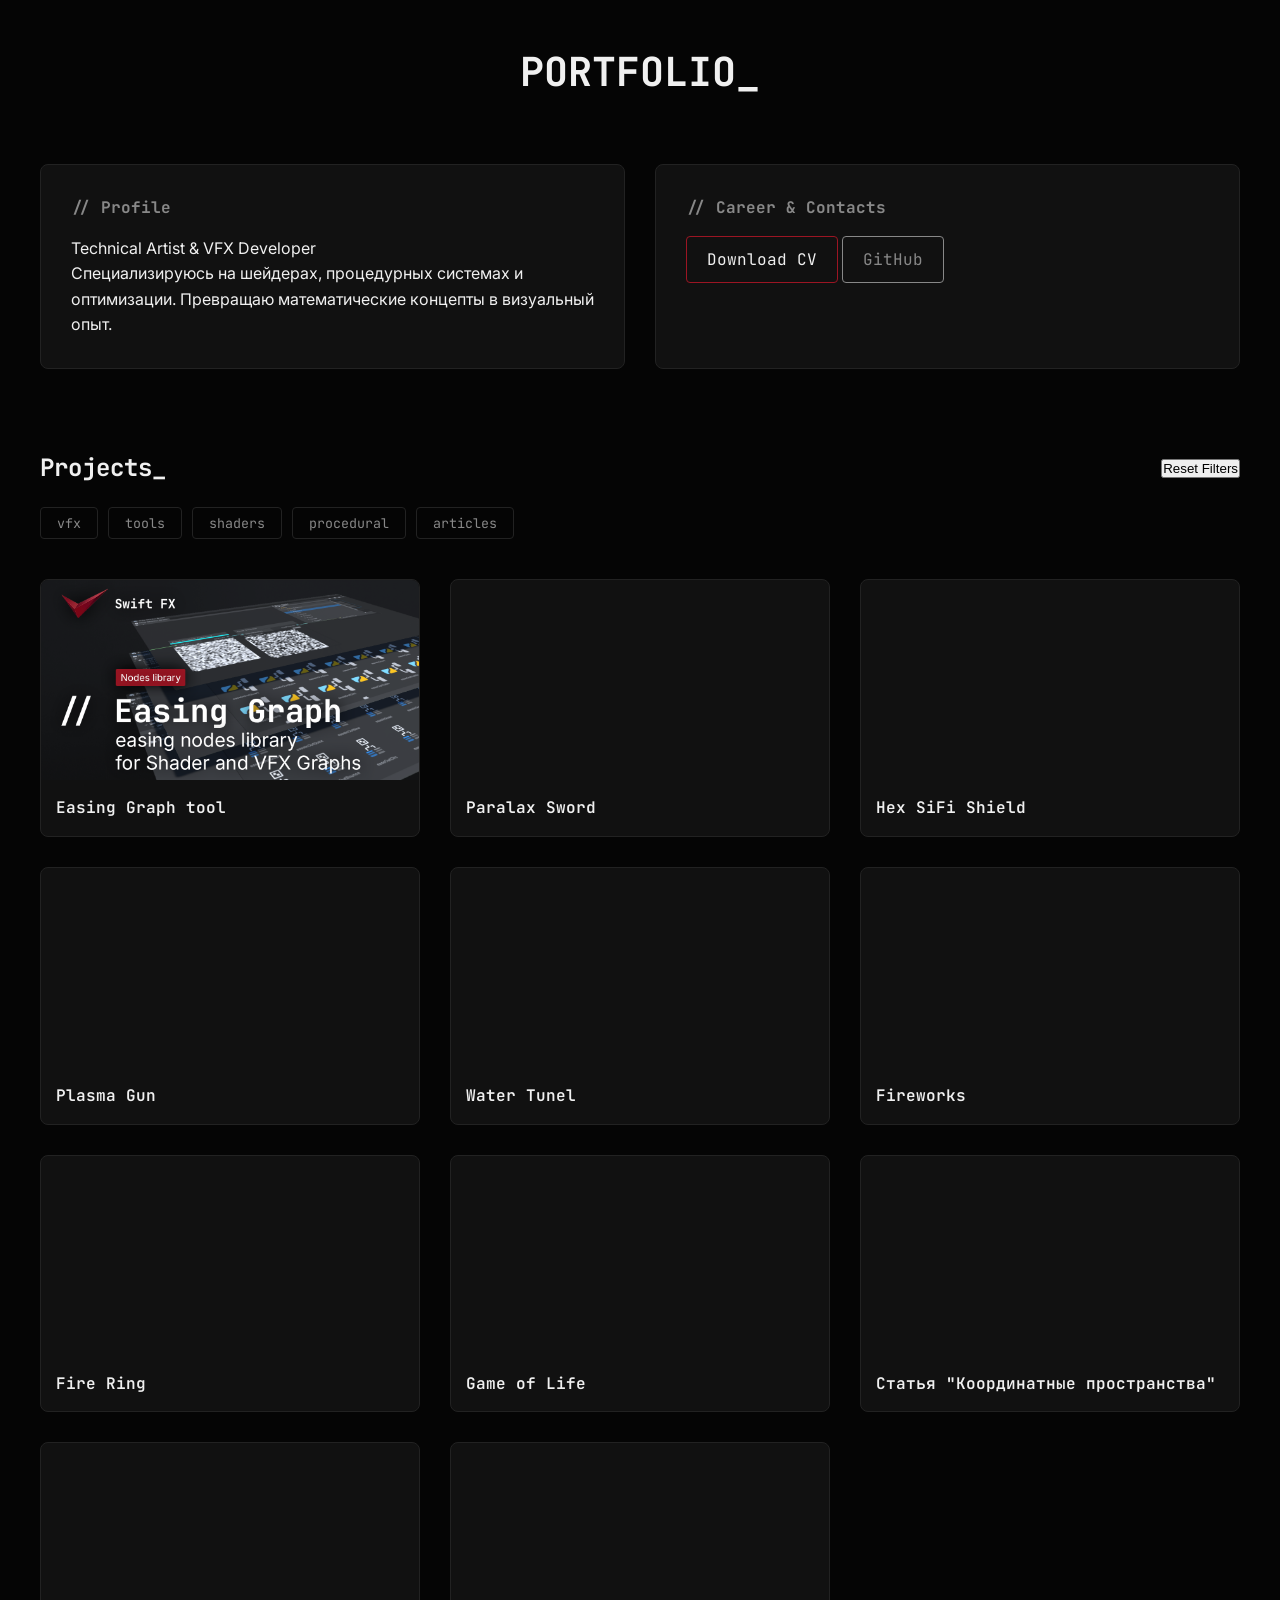
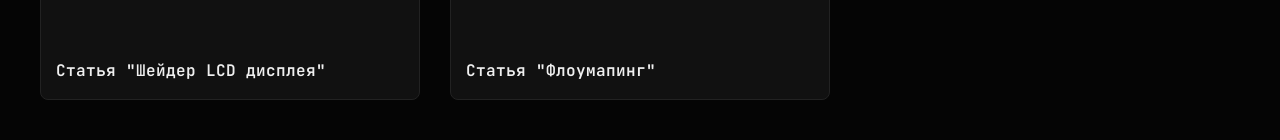
==== index.html @ 9db116c4 "Upd portfolio" ====
<!DOCTYPE html>
<html lang="ru">
<head>
    <meta charset="UTF-8">
    <meta name="viewport" content="width=device-width, initial-scale=1.0">
    <title>Portfolio | Technical Artist</title>
    <link rel="stylesheet" href="styles.css">
    <link href="https://fonts.googleapis.com/css2?family=Inter:wght@400;600&family=JetBrains+Mono:wght@400;700&display=swap" rel="stylesheet">
</head>
<body>
    <div class="container">
        <header class="header">
            <div class="brand-name">PORTFOLIO_</div>
        </header>

        <section class="info-grid">
            <div class="info-block">
                <h2>// Profile</h2>
                <p class="text-primary">Technical Artist & VFX Developer</p>
                <p class="text-secondary">Специализируюсь на шейдерах, процедурных системах и оптимизации. Превращаю математические концепты в визуальный опыт.</p>
            </div>
            <div class="info-block">
                <h2>// Career & Contacts</h2>
                <div class="product-links">
                    <a href="en_Savely_Elistratov_CV_Technical_Artist.docx.pdf" target="_blank" class="btn">Download CV</a>
                    <a href="https://github.com/shakoretka" target="_blank" class="btn documentation">GitHub</a>
                </div>
            </div>
        </section>

        <section class="tags-wrapper">
            <div class="tags-header">
                <h2 class="section-title">Projects_</h2>
                <button id="clear-btn" class="clear-btn">Reset Filters</button>
            </div>
            <div class="tags" id="tags-container">
                <button class="tag" data-value="vfx">vfx</button>
                <button class="tag" data-value="tools">tools</button>
                <button class="tag" data-value="shaders">shaders</button>
                <button class="tag" data-value="procedural">procedural</button>
                <button class="tag" data-value="articles">articles</button>
            </div>
        </section>

        <main id="grid" class="grid"></main>
    </div>

    <div class="modal-bg" id="modal-bg">
        <div class="modal">
            <button class="close-btn" onclick="closeModal()">✕</button>
            <div class="carousel">
                <div id="modal-media" class="modal-media-box">
                    <img id="modal-image" class="modal-media-el" style="display:none;">
                    <video id="modal-video" class="modal-media-el" muted loop playsinline style="display:none;"></video>
                </div>
                <button class="arrow left" onclick="prevImage()">❮</button>
                <button class="arrow right" onclick="nextImage()">❯</button>
            </div>
            <div class="modal-info">
                <h3 id="modal-title" class="product-title"></h3>
                <div id="modal-desc" class="product-desc"></div>
            </div>
        </div>
    </div>

    <script src="script.js"></script>
</body>
</html>
---- styles.css ----
:root {
    --bg-color: #050505;
    --surface-color: #111111;
    --text-primary: #f0f0f0;
    --text-secondary: #888888;
    --accent-color: #9c1523;
    --accent-hover: #c41b2d;
    --border-color: #222222;
    --font-main: 'Inter', sans-serif;
    --font-mono: 'JetBrains Mono', monospace;
}

* { margin: 0; padding: 0; box-sizing: border-box; }

body {
    background-color: var(--bg-color);
    color: var(--text-primary);
    font-family: var(--font-main);
    line-height: 1.6;
    padding: 0 20px;
}

.container { max-width: 1200px; margin: 0 auto; padding: 40px 0; }

/* HEADER & INFO BLOCK */
.header { text-align: center; margin-bottom: 60px; }
.brand-name { font-family: var(--font-mono); font-size: 2.5rem; font-weight: 700; }

.info-grid { display: grid; grid-template-columns: 1fr 1fr; gap: 30px; margin-bottom: 80px; }
.info-block { background: var(--surface-color); padding: 30px; border: 1px solid var(--border-color); border-radius: 8px; }
.info-block h2 { font-family: var(--font-mono); font-size: 1rem; color: var(--text-secondary); margin-bottom: 15px; }

/* TAGS */
.tags-wrapper { margin-bottom: 40px; }
.tags-header { display: flex; justify-content: space-between; align-items: center; margin-bottom: 20px; }
.section-title { font-family: var(--font-mono); font-size: 1.5rem; }
.tags { display: flex; gap: 10px; flex-wrap: wrap; }
.tag { 
    background: transparent; border: 1px solid var(--border-color); 
    color: var(--text-secondary); padding: 6px 16px; font-family: var(--font-mono);
    cursor: pointer; transition: 0.2s; border-radius: 4px;
}
.tag.active, .tag:hover { border-color: var(--accent-color); color: var(--text-primary); }

/* GRID */
.grid { display: grid; grid-template-columns: repeat(auto-fill, minmax(300px, 1fr)); gap: 30px; }
.item { 
    background: var(--surface-color); border: 1px solid var(--border-color); 
    border-radius: 8px; overflow: hidden; cursor: pointer; transition: 0.3s;
}
.item:hover { border-color: var(--accent-color); transform: translateY(-5px); }
.item video, .item img { width: 100%; height: 200px; object-fit: cover; display: block; }
.item-title { padding: 15px; font-family: var(--font-mono); font-weight: 600; }

/* MODAL */
.modal-bg { 
    position: fixed; inset: 0; background: rgba(0,0,0,0.9); 
    display: none; justify-content: center; align-items: center; z-index: 1000; padding: 20px;
}
.modal { 
    background: var(--surface-color); max-width: 900px; width: 100%; 
    border-radius: 12px; overflow: hidden; position: relative; border: 1px solid var(--border-color);
}
.modal-info { padding: 30px; }
.product-title { font-size: 1.8rem; margin-bottom: 15px; }
.product-desc { color: var(--text-secondary); white-space: pre-wrap; font-size: 0.95rem; }

/* BUTTONS (из Swift FX) */
.btn { 
    display: inline-block; padding: 10px 20px; border: 1px solid var(--accent-color); 
    color: var(--text-primary); font-family: var(--font-mono); text-decoration: none; border-radius: 4px;
}
.btn:hover { background: var(--accent-color); }
.btn.documentation { border-color: var(--text-secondary); color: var(--text-secondary); }

/* CAROUSEL */
.carousel { position: relative; background: #000; min-height: 300px; }
.modal-media-el { width: 100%; max-height: 500px; object-fit: contain; }
.arrow { 
    position: absolute; top: 50%; transform: translateY(-50%); background: none; 
    border: none; color: white; font-size: 2rem; cursor: pointer; padding: 20px; opacity: 0.5;
}
.arrow:hover { opacity: 1; color: var(--accent-color); }
.arrow.right { right: 0; }
.close-btn { position: absolute; top: 15px; right: 20px; background: none; border: none; color: white; font-size: 1.5rem; cursor: pointer; z-index: 10; }

@media (max-width: 768px) {
    .info-grid { grid-template-columns: 1fr; }
}
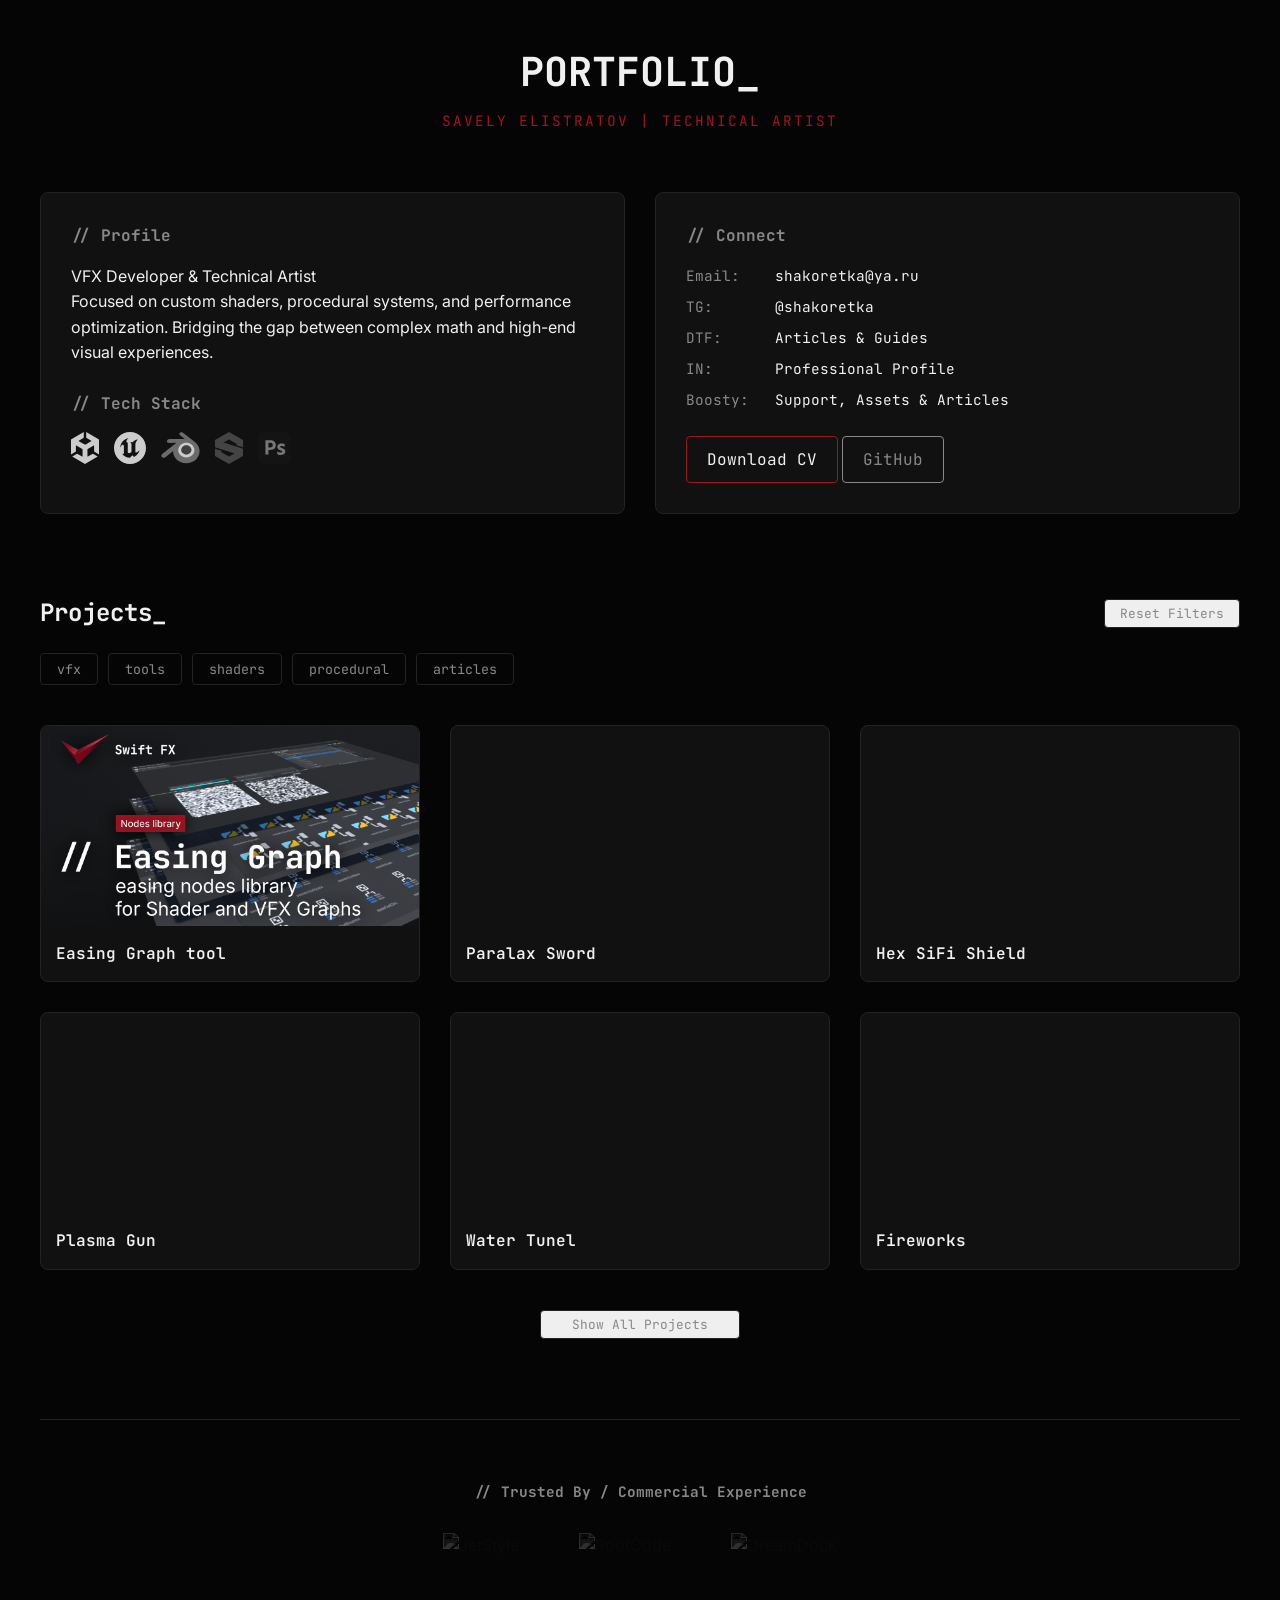
==== commit ed562fff: "Upd Res" ====
--- a/index.html
+++ b/index.html
@@ -1,9 +1,9 @@
 <!DOCTYPE html>
-<html lang="ru">
+<html lang="en">
 <head>
     <meta charset="UTF-8">
     <meta name="viewport" content="width=device-width, initial-scale=1.0">
-    <title>Portfolio | Technical Artist</title>
+    <title>Savely Elistratov | Portfolio</title>
     <link rel="stylesheet" href="styles.css">
     <link href="https://fonts.googleapis.com/css2?family=Inter:wght@400;600&family=JetBrains+Mono:wght@400;700&display=swap" rel="stylesheet">
 </head>
@@ -11,19 +11,37 @@
     <div class="container">
         <header class="header">
             <div class="brand-name">PORTFOLIO_</div>
+            <p class="brand-subtitle">Savely Elistratov | Technical Artist</p>
         </header>
 
         <section class="info-grid">
             <div class="info-block">
                 <h2>// Profile</h2>
-                <p class="text-primary">Technical Artist & VFX Developer</p>
-                <p class="text-secondary">Специализируюсь на шейдерах, процедурных системах и оптимизации. Превращаю математические концепты в визуальный опыт.</p>
+                <p class="text-primary">VFX Developer & Technical Artist</p>
+                <p class="text-secondary">Focused on custom shaders, procedural systems, and performance optimization. Bridging the gap between complex math and high-end visual experiences.</p>
+                
+                <h2 style="margin-top: 25px;">// Tech Stack</h2>
+                <div class="stack-grid">
+                    <img src="icons/Unity.svg" alt="Unity" title="Unity" class="stack-icon">
+                    <img src="icons/Unreal.svg" alt="UE5" title="Unreal Engine 5" class="stack-icon">
+                    <img src="icons/Blender.svg" alt="Blender" title="Blender" class="stack-icon">
+                    <img src="icons/Substance.svg" alt="Substance" title="Substance Designer" class="stack-icon">
+                    <img src="icons/Photoshop.svg" alt="Photoshop" title="Photoshop" class="stack-icon">
+                </div>
             </div>
+
             <div class="info-block">
-                <h2>// Career & Contacts</h2>
-                <div class="product-links">
-                    <a href="en_Savely_Elistratov_CV_Technical_Artist.docx.pdf" target="_blank" class="btn">Download CV</a>
-                    <a href="https://github.com/shakoretka" target="_blank" class="btn documentation">GitHub</a>
+                <h2>// Connect</h2>
+                <div class="contact-links">
+                    <a href="shakoretka@ya.ru" class="contact-item"><span class="label">Email:</span> shakoretka@ya.ru</a>
+                    <a href="https://t.me/shakoretka" target="_blank" class="contact-item"><span class="label">TG:</span> @shakoretka</a>
+                    <a href="https://dtf.ru/shakoretka" target="_blank" class="contact-item"><span class="label">DTF:</span> Articles & Guides</a>
+                    <a href="https://www.linkedin.com/in/shakoretka/" target="_blank" class="contact-item"><span class="label">IN:</span> Professional Profile</a>
+                    <a href="https://boosty.to/shakoretka" target="_blank" class="contact-item"><span class="label">Boosty:</span> Support, Assets & Articles</a>
+                </div>
+                <div class="product-links" style="margin-top: 25px;">
+                    <a href="Savely_Elistratov_CV.pdf" target="_blank" class="btn">Download CV</a>
+                    <a href="https://github.com/76invaders" target="_blank" class="btn documentation">GitHub</a>
                 </div>
             </div>
         </section>
@@ -31,7 +49,7 @@
         <section class="tags-wrapper">
             <div class="tags-header">
                 <h2 class="section-title">Projects_</h2>
-                <button id="clear-btn" class="clear-btn">Reset Filters</button>
+                <button id="clear-btn" class="btn reset-btn">Reset Filters</button>
             </div>
             <div class="tags" id="tags-container">
                 <button class="tag" data-value="vfx">vfx</button>
@@ -43,6 +61,22 @@
         </section>
 
         <main id="grid" class="grid"></main>
+
+        <main id="grid-wrapper">
+            <div id="grid" class="grid"></div>
+            <div class="show-more-container">
+                <button id="show-all-btn" class="btn reset-btn">Show All Projects</button>
+            </div>
+        </main>
+
+        <section class="experience-section">
+            <h2 class="section-title" style="font-size: 0.9rem; color: var(--text-secondary); margin-bottom: 30px;">// Trusted By / Commercial Experience</h2>
+            <div class="company-logos">
+                <img src="logos/JetStyle.svg" alt="JetStyle" class="company-logo">
+                <img src="logos/RootCode.svg" alt="RootCode" class="company-logo">
+                <img src="logos/DreamDock.svg" alt="DreamDock" class="company-logo">
+            </div>
+        </section>
     </div>
 
     <div class="modal-bg" id="modal-bg">
--- a/styles.css
+++ b/styles.css
@@ -84,6 +84,136 @@
 .arrow.right { right: 0; }
 .close-btn { position: absolute; top: 15px; right: 20px; background: none; border: none; color: white; font-size: 1.5rem; cursor: pointer; z-index: 10; }
 
+.brand-subtitle {
+    font-family: var(--font-mono);
+    color: var(--accent-color);
+    font-size: 0.9rem;
+    margin-top: 5px;
+    letter-spacing: 2px;
+    text-transform: uppercase;
+}
+
+/* Стилизация контактов */
+.contact-links {
+    display: flex;
+    flex-direction: column;
+    gap: 8px;
+}
+
+.contact-item {
+    font-family: var(--font-mono);
+    font-size: 0.9rem;
+    text-decoration: none;
+    color: var(--text-primary);
+    transition: color 0.2s ease;
+}
+
+.contact-item .label {
+    color: var(--text-secondary);
+    width: 80px;
+    display: inline-block;
+}
+
+.contact-item:hover {
+    color: var(--accent-color);
+}
+
+/* Стек технологий */
+.stack-grid {
+    display: flex;
+    gap: 15px;
+    flex-wrap: wrap;
+    margin-top: 15px;
+}
+
+.stack-icon {
+    height: 32px;
+    width: auto;
+    filter: grayscale(1) brightness(0.8);
+    transition: all 0.3s ease;
+}
+
+.stack-icon:hover {
+    filter: grayscale(0) brightness(1);
+    transform: translateY(-3px);
+}
+
+/* Логотипы компаний */
+.experience-section {
+    margin-top: 100px;
+    padding-top: 40px;
+    border-top: 1px solid var(--border-color);
+}
+
+.company-logos {
+    display: flex;
+    gap: 40px;
+    align-items: center;
+    margin-top: 20px;
+    opacity: 0.5;
+}
+
+.company-logo {
+    height: 30px;
+    filter: grayscale(1) invert(1);
+}
+
+/* Reset Button Style */
+.reset-btn {
+    font-size: 0.8rem;
+    padding: 5px 15px;
+    border-color: var(--border-color);
+    color: var(--text-secondary);
+}
+
+.reset-btn:hover {
+    border-color: var(--accent-color);
+    background: transparent;
+    color: var(--accent-color);
+}
+
+/* Контейнер для кнопки "Show All" */
+.show-more-container {
+    display: flex;
+    justify-content: center;
+    margin-top: 40px;
+    padding-bottom: 20px;
+}
+
+#show-all-btn {
+    width: 200px;
+    text-align: center;
+}
+
+/* Секция коммерческого опыта */
+.experience-section {
+    margin-top: 60px;
+    padding: 60px 0;
+    border-top: 1px solid var(--border-color);
+    text-align: center;
+}
+
+.company-logos {
+    display: flex;
+    gap: 60px;
+    justify-content: center;
+    align-items: center;
+    flex-wrap: wrap;
+    opacity: 0.4;
+    transition: opacity 0.3s ease;
+}
+
+.company-logos:hover {
+    opacity: 0.8;
+}
+
+.company-logo {
+    height: 35px;
+    width: auto;
+    filter: grayscale(1) invert(1); /* Для черных лого на черном фоне */
+}
+
 @media (max-width: 768px) {
-    .info-grid { grid-template-columns: 1fr; }
+    .company-logos { gap: 30px; }
+    .company-logo { height: 25px; }
 }
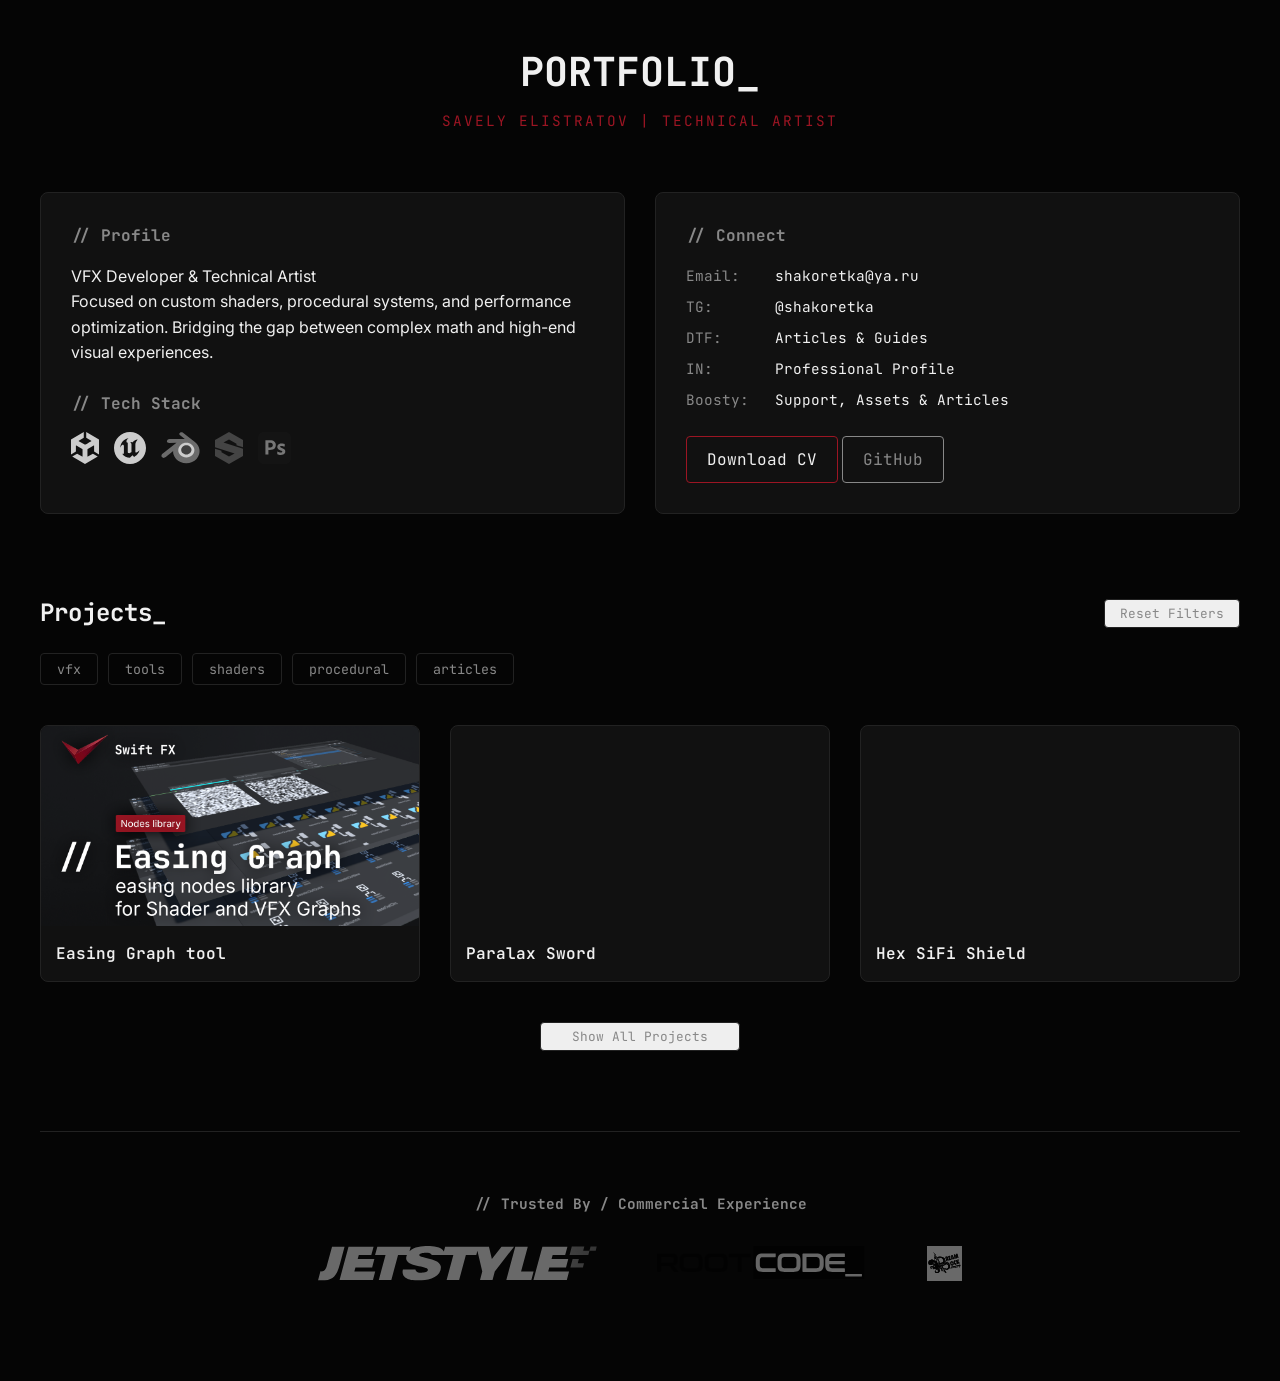
==== commit f2733ead: "Update vis" ====
--- a/index.html
+++ b/index.html
@@ -25,22 +25,22 @@
                     <img src="icons/Unity.svg" alt="Unity" title="Unity" class="stack-icon">
                     <img src="icons/Unreal.svg" alt="UE5" title="Unreal Engine 5" class="stack-icon">
                     <img src="icons/Blender.svg" alt="Blender" title="Blender" class="stack-icon">
-                    <img src="icons/Substance.svg" alt="Substance" title="Substance Designer" class="stack-icon">
-                    <img src="icons/Photoshop.svg" alt="Photoshop" title="Photoshop" class="stack-icon">
+                    <img src="icons/Substance.svg" alt="Substance" title="Substance 3D" class="stack-icon">
+                    <img src="icons/Photoshop.svg" alt="Photoshop" title="Adobe Photoshop" class="stack-icon">
                 </div>
             </div>
 
             <div class="info-block">
                 <h2>// Connect</h2>
                 <div class="contact-links">
-                    <a href="shakoretka@ya.ru" class="contact-item"><span class="label">Email:</span> shakoretka@ya.ru</a>
+                    <a href="mailto:shakoretka@ya.ru" class="contact-item"><span class="label">Email:</span> shakoretka@ya.ru</a>
                     <a href="https://t.me/shakoretka" target="_blank" class="contact-item"><span class="label">TG:</span> @shakoretka</a>
                     <a href="https://dtf.ru/shakoretka" target="_blank" class="contact-item"><span class="label">DTF:</span> Articles & Guides</a>
                     <a href="https://www.linkedin.com/in/shakoretka/" target="_blank" class="contact-item"><span class="label">IN:</span> Professional Profile</a>
                     <a href="https://boosty.to/shakoretka" target="_blank" class="contact-item"><span class="label">Boosty:</span> Support, Assets & Articles</a>
                 </div>
                 <div class="product-links" style="margin-top: 25px;">
-                    <a href="Savely_Elistratov_CV.pdf" target="_blank" class="btn">Download CV</a>
+                    <a href="en_Savely_Elistratov_CV_Technical_Artist.docx.pdf" target="_blank" class="btn">Download CV</a>
                     <a href="https://github.com/76invaders" target="_blank" class="btn documentation">GitHub</a>
                 </div>
             </div>
@@ -72,9 +72,9 @@
         <section class="experience-section">
             <h2 class="section-title" style="font-size: 0.9rem; color: var(--text-secondary); margin-bottom: 30px;">// Trusted By / Commercial Experience</h2>
             <div class="company-logos">
-                <img src="logos/JetStyle.svg" alt="JetStyle" class="company-logo">
-                <img src="logos/RootCode.svg" alt="RootCode" class="company-logo">
-                <img src="logos/DreamDock.svg" alt="DreamDock" class="company-logo">
+                <img src="icons/JetStyle.svg" alt="JetStyle" class="company-logo">
+                <img src="icons/RootCode.svg" alt="RootCode" class="company-logo">
+                <img src="icons/DreamDock.svg" alt="DreamDock" class="company-logo">
             </div>
         </section>
     </div>
--- a/styles.css
+++ b/styles.css
@@ -43,7 +43,7 @@
 .tag.active, .tag:hover { border-color: var(--accent-color); color: var(--text-primary); }
 
 /* GRID */
-.grid { display: grid; grid-template-columns: repeat(auto-fill, minmax(300px, 1fr)); gap: 30px; }
+.grid { display: grid; grid-template-columns: repeat(3, 1fr); gap: 30px; }
 .item { 
     background: var(--surface-color); border: 1px solid var(--border-color); 
     border-radius: 8px; overflow: hidden; cursor: pointer; transition: 0.3s;
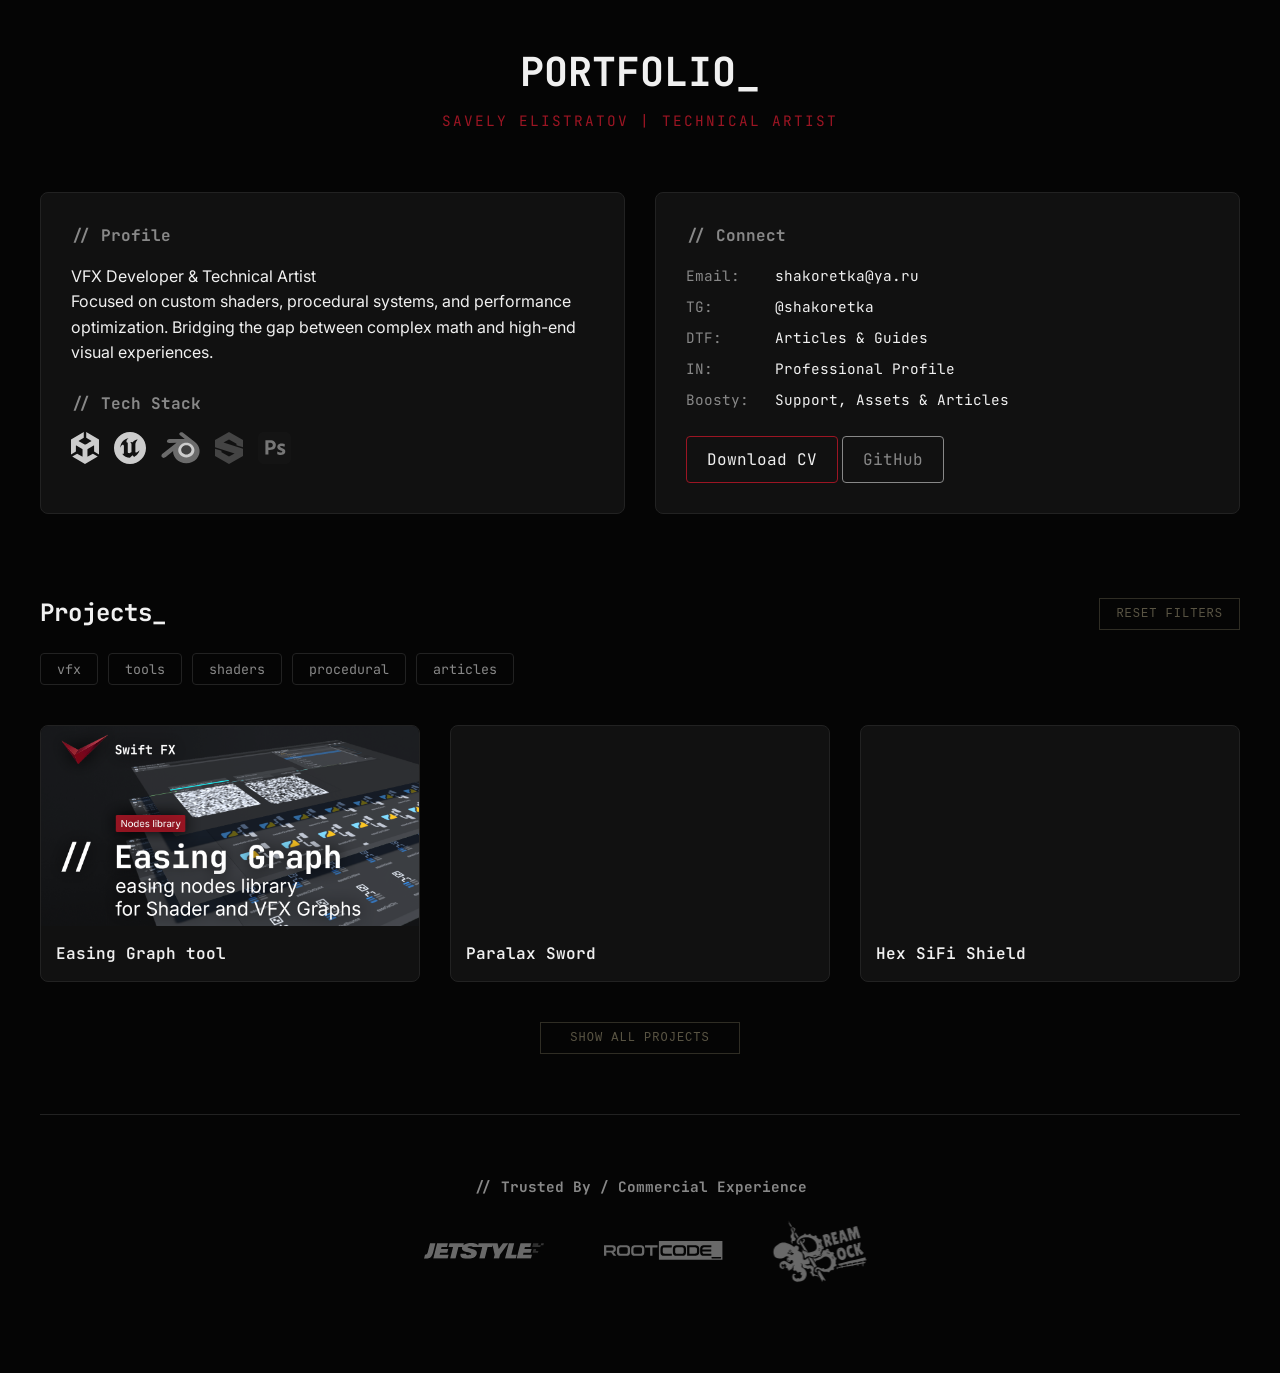
==== commit 8f79fa17: "Vis UPD" ====
--- a/index.html
+++ b/index.html
@@ -74,7 +74,7 @@
             <div class="company-logos">
                 <img src="icons/JetStyle.svg" alt="JetStyle" class="company-logo">
                 <img src="icons/RootCode.svg" alt="RootCode" class="company-logo">
-                <img src="icons/DreamDock.svg" alt="DreamDock" class="company-logo">
+                <img src="icons/DreamDock.svg" alt="DreamDock" class="company-logo logo-tall">
             </div>
         </section>
     </div>
--- a/styles.css
+++ b/styles.css
@@ -70,7 +70,7 @@
     display: inline-block; padding: 10px 20px; border: 1px solid var(--accent-color); 
     color: var(--text-primary); font-family: var(--font-mono); text-decoration: none; border-radius: 4px;
 }
-.btn:hover { background: var(--accent-color); }
+.btn:hover { background: var(--accent-color); transition: all 0.3s ease; }
 .btn.documentation { border-color: var(--text-secondary); color: var(--text-secondary); }
 
 /* CAROUSEL */
@@ -155,29 +155,41 @@
 
 .company-logo {
     height: 30px;
-    filter: grayscale(1) invert(1);
+    filter: grayscale(1);
 }
 
 /* Reset Button Style */
-.reset-btn {
-    font-size: 0.8rem;
-    padding: 5px 15px;
-    border-color: var(--border-color);
-    color: var(--text-secondary);
-}
-
-.reset-btn:hover {
+.reset-btn, 
+.clear-btn, 
+#show-all-btn {
+    background: transparent;
+    /* Делаем текст и рамку приглушенными (серыми) */
+    color: rgba(216, 202, 161, 0.4); 
+    border: 1px solid rgba(216, 202, 161, 0.2);
+    padding: 8px 16px;
+    font-family: "JetBrainsMono", monospace;
+    font-size: 12px;
+    text-transform: uppercase;
+    letter-spacing: 1px;
+    cursor: pointer;
+    transition: all 0.3s ease;
+    border-radius: var(--tag-border-radius);
+}
+
+.reset-btn:hover, 
+.clear-btn:hover, 
+#show-all-btn:hover {
+    color: var(--accent-color); /* Твой фирменный красный */
     border-color: var(--accent-color);
-    background: transparent;
-    color: var(--accent-color);
+    background: rgba(217, 55, 44, 0.05); /* Едва заметный красный оттенок фона */
+    box-shadow: 0 0 15px rgba(217, 55, 44, 0.2); /* Мягкое свечение */
 }
 
 /* Контейнер для кнопки "Show All" */
 .show-more-container {
     display: flex;
     justify-content: center;
-    margin-top: 40px;
-    padding-bottom: 20px;
+    margin: 40px 0;
 }
 
 #show-all-btn {
@@ -207,10 +219,22 @@
     opacity: 0.8;
 }
 
-.company-logo {
-    height: 35px;
+.company-logo,
+.company-logos img,
+.company-logos svg {
+    /* Вместо height: 35px используй диапазон */
+    height: auto;
+    max-height: 45px; /* Увеличь лимит для высоких логотипов */
+    min-height: 25px;
     width: auto;
-    filter: grayscale(1) invert(1); /* Для черных лого на черном фоне */
+    max-width: 120px; /* Ограничь ширину, чтобы длинные не вытесняли других */
+    
+    object-fit: contain; /* Гарантирует, что лого не растянется */
+}
+
+.logo-tall {
+    transform: scale(1.4); /* Увеличиваем визуальный вес только этого элемента */
+    transform-origin: center;
 }
 
 @media (max-width: 768px) {
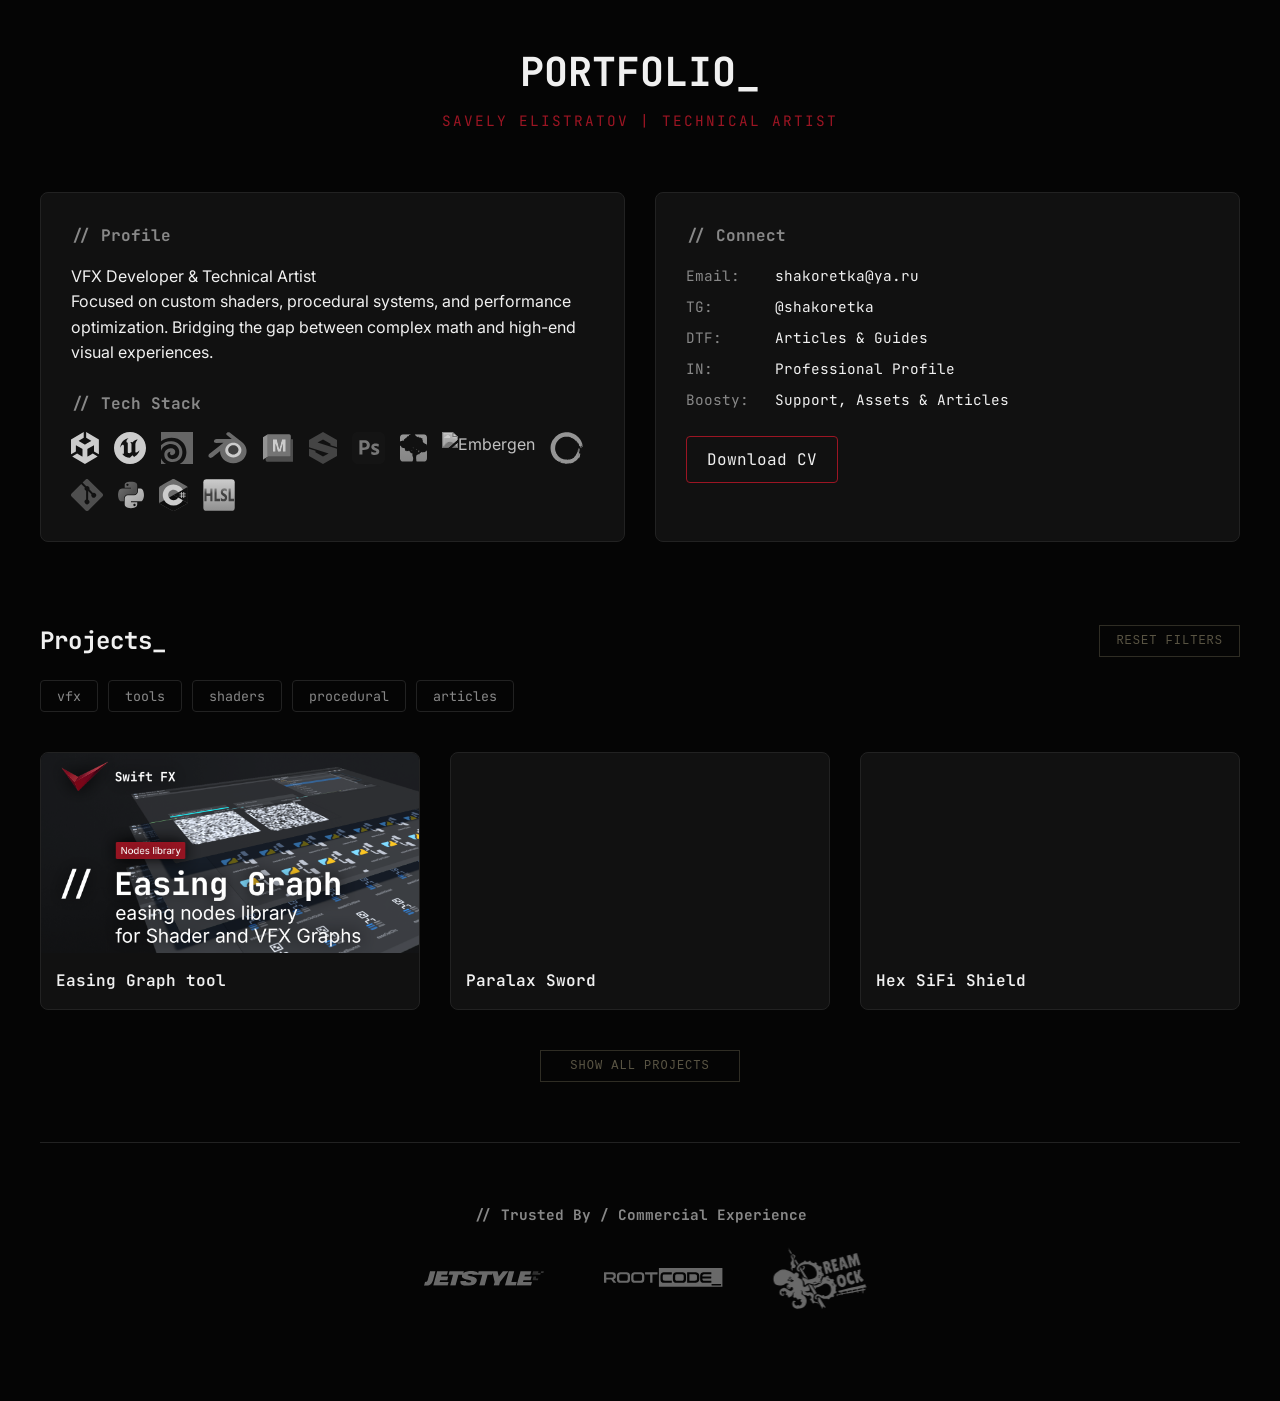
==== commit 89feb448: "Stack UPD" ====
--- a/index.html
+++ b/index.html
@@ -24,9 +24,18 @@
                 <div class="stack-grid">
                     <img src="icons/Unity.svg" alt="Unity" title="Unity" class="stack-icon">
                     <img src="icons/Unreal.svg" alt="UE5" title="Unreal Engine 5" class="stack-icon">
+                    <img src="icons/Houdini.svg" alt="Houdini" title="Houdini" class="stack-icon">
                     <img src="icons/Blender.svg" alt="Blender" title="Blender" class="stack-icon">
+                    <img src="icons/Maya.svg" alt="Maya" title="Maya" class="stack-icon">
                     <img src="icons/Substance.svg" alt="Substance" title="Substance 3D" class="stack-icon">
                     <img src="icons/Photoshop.svg" alt="Photoshop" title="Adobe Photoshop" class="stack-icon">
+                    <img src="icons/Speedtree.svg" alt="Speedtree" title="Speedtree" class="stack-icon">
+                    <img src="icons/Embergen.svg" alt="Embergen" title="Embergen" class="stack-icon">
+                    <img src="icons/Gaea.svg" alt="Gaea" title="Gaea" class="stack-icon">
+                    <img src="icons/Git.svg" alt="Git" title="Git" class="stack-icon">
+                    <img src="icons/Python.svg" alt="Python" title="Python" class="stack-icon">
+                    <img src="icons/CS.svg" alt="C#" title="C#" class="stack-icon">
+                    <img src="icons/HLSL.svg" alt="HLSL" title="HLSL" class="stack-icon">
                 </div>
             </div>
 
@@ -41,7 +50,6 @@
                 </div>
                 <div class="product-links" style="margin-top: 25px;">
                     <a href="en_Savely_Elistratov_CV_Technical_Artist.docx.pdf" target="_blank" class="btn">Download CV</a>
-                    <a href="https://github.com/76invaders" target="_blank" class="btn documentation">GitHub</a>
                 </div>
             </div>
         </section>
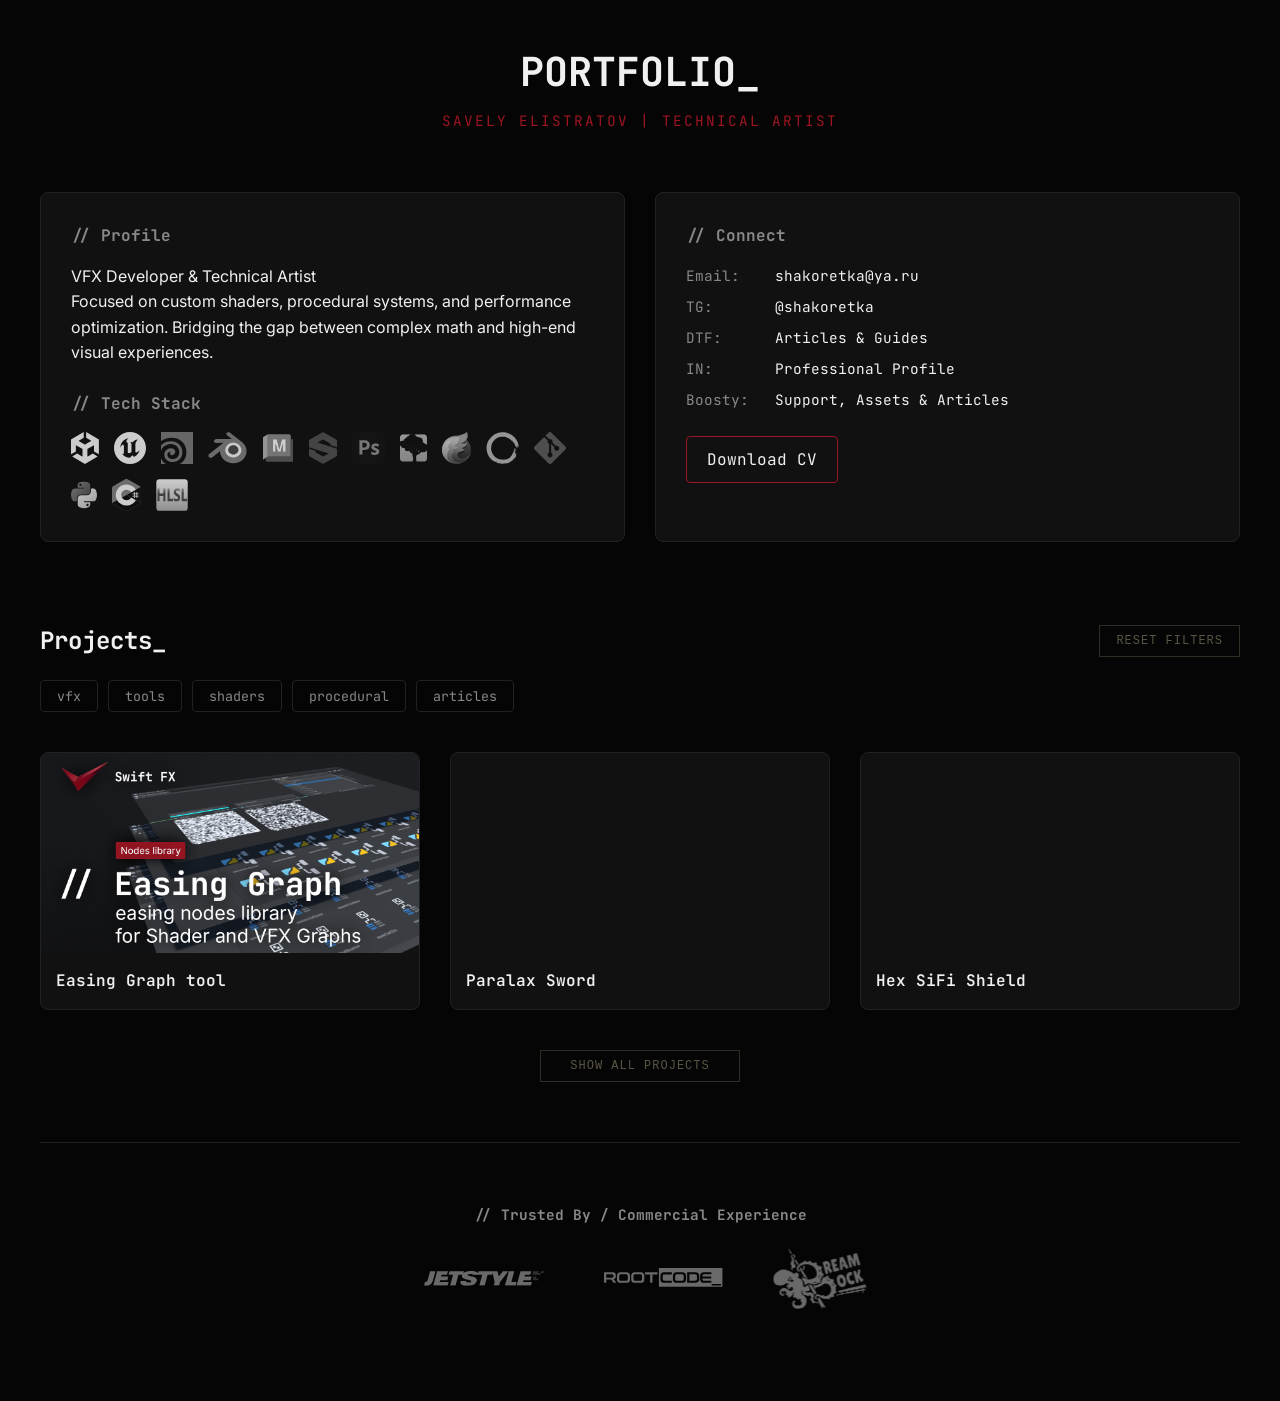
==== commit 75efa8dc: "Update index.html" ====
--- a/index.html
+++ b/index.html
@@ -30,7 +30,7 @@
                     <img src="icons/Substance.svg" alt="Substance" title="Substance 3D" class="stack-icon">
                     <img src="icons/Photoshop.svg" alt="Photoshop" title="Adobe Photoshop" class="stack-icon">
                     <img src="icons/Speedtree.svg" alt="Speedtree" title="Speedtree" class="stack-icon">
-                    <img src="icons/Embergen.svg" alt="Embergen" title="Embergen" class="stack-icon">
+                    <img src="icons/EmberGen.svg" alt="Embergen" title="Embergen" class="stack-icon">
                     <img src="icons/Gaea.svg" alt="Gaea" title="Gaea" class="stack-icon">
                     <img src="icons/Git.svg" alt="Git" title="Git" class="stack-icon">
                     <img src="icons/Python.svg" alt="Python" title="Python" class="stack-icon">
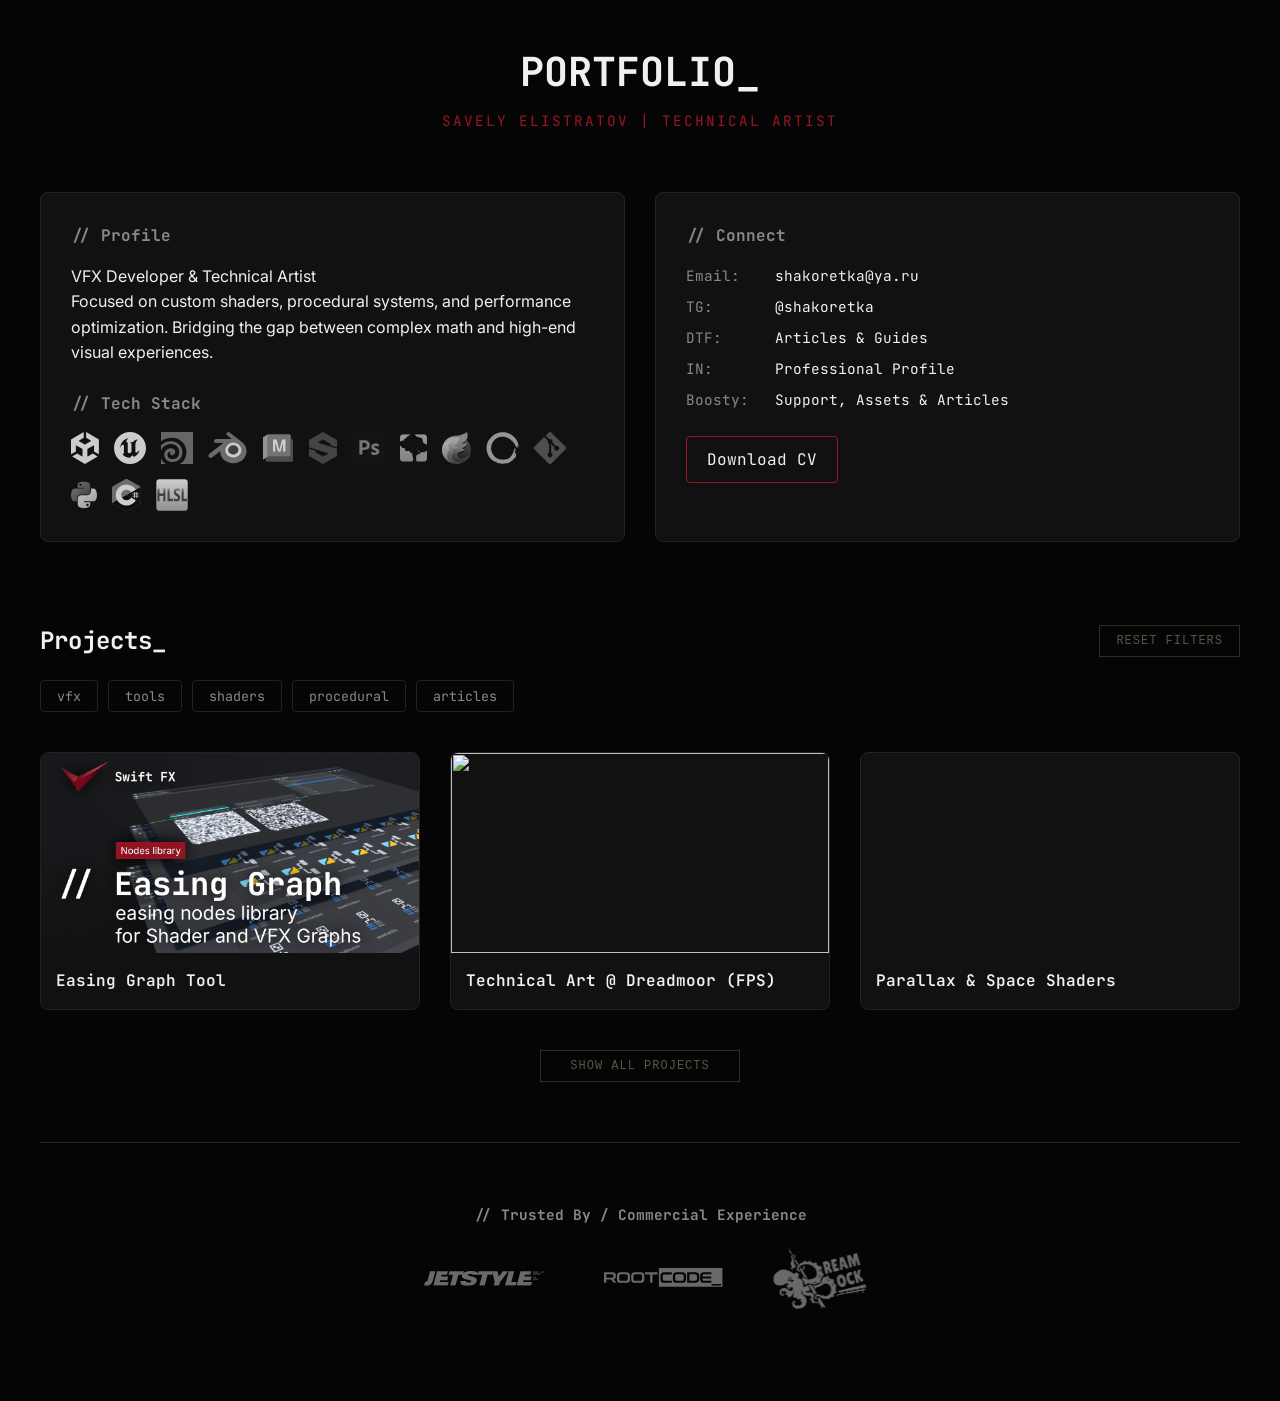
==== commit d2ed1deb: "Upd" ====
--- a/index.html
+++ b/index.html
@@ -49,7 +49,7 @@
                     <a href="https://boosty.to/shakoretka" target="_blank" class="contact-item"><span class="label">Boosty:</span> Support, Assets & Articles</a>
                 </div>
                 <div class="product-links" style="margin-top: 25px;">
-                    <a href="en_Savely_Elistratov_CV_Technical_Artist.docx.pdf" target="_blank" class="btn">Download CV</a>
+                    <a href="en_Savely_Elistratov_CV_Technical_Artist.pdf" target="_blank" class="btn">Download CV</a>
                 </div>
             </div>
         </section>
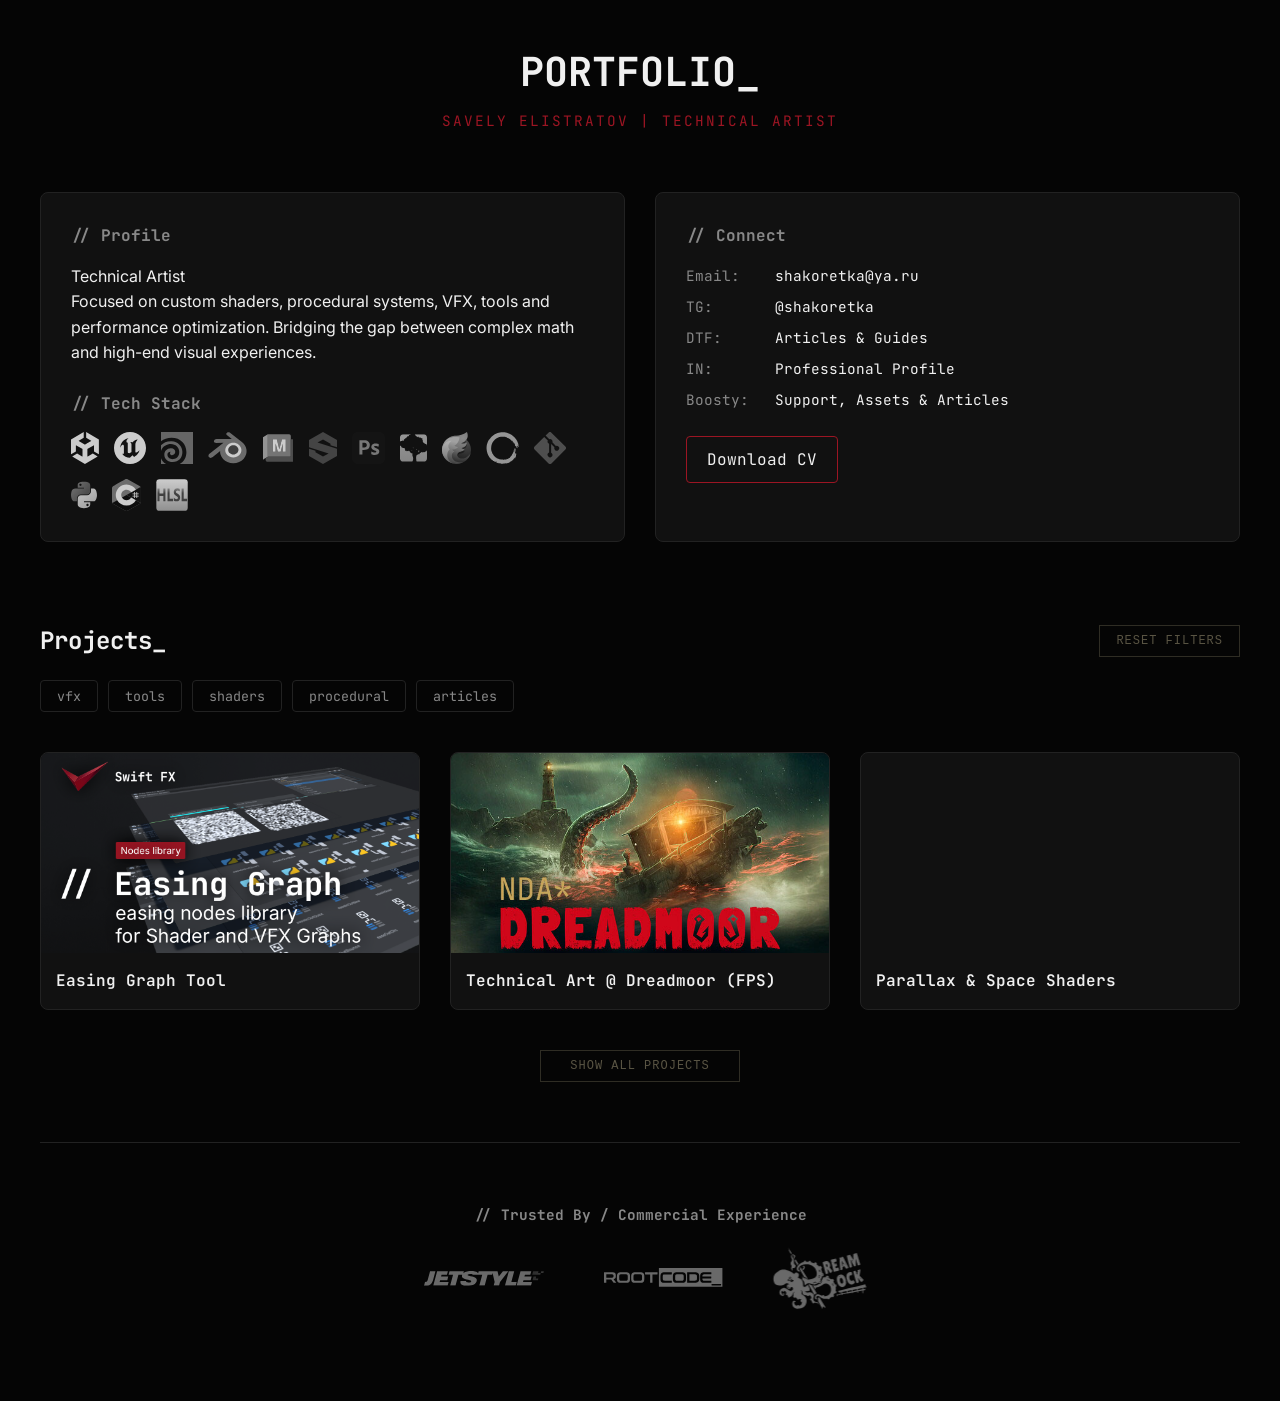
==== commit 3b554883: "CleanUP" ====
--- a/index.html
+++ b/index.html
@@ -17,8 +17,8 @@
         <section class="info-grid">
             <div class="info-block">
                 <h2>// Profile</h2>
-                <p class="text-primary">VFX Developer & Technical Artist</p>
-                <p class="text-secondary">Focused on custom shaders, procedural systems, and performance optimization. Bridging the gap between complex math and high-end visual experiences.</p>
+                <p class="text-primary">Technical Artist</p>
+                <p class="text-secondary">Focused on custom shaders, procedural systems, VFX, tools and performance optimization. Bridging the gap between complex math and high-end visual experiences.</p>
                 
                 <h2 style="margin-top: 25px;">// Tech Stack</h2>
                 <div class="stack-grid">
--- a/styles.css
+++ b/styles.css
@@ -65,7 +65,7 @@
 .product-title { font-size: 1.8rem; margin-bottom: 15px; }
 .product-desc { color: var(--text-secondary); white-space: pre-wrap; font-size: 0.95rem; }
 
-/* BUTTONS (из Swift FX) */
+/* BUTTONS */
 .btn { 
     display: inline-block; padding: 10px 20px; border: 1px solid var(--accent-color); 
     color: var(--text-primary); font-family: var(--font-mono); text-decoration: none; border-radius: 4px;
@@ -163,7 +163,6 @@
 .clear-btn, 
 #show-all-btn {
     background: transparent;
-    /* Делаем текст и рамку приглушенными (серыми) */
     color: rgba(216, 202, 161, 0.4); 
     border: 1px solid rgba(216, 202, 161, 0.2);
     padding: 8px 16px;
@@ -179,13 +178,13 @@
 .reset-btn:hover, 
 .clear-btn:hover, 
 #show-all-btn:hover {
-    color: var(--accent-color); /* Твой фирменный красный */
+    color: var(--accent-color);
     border-color: var(--accent-color);
-    background: rgba(217, 55, 44, 0.05); /* Едва заметный красный оттенок фона */
-    box-shadow: 0 0 15px rgba(217, 55, 44, 0.2); /* Мягкое свечение */
-}
-
-/* Контейнер для кнопки "Show All" */
+    background: rgba(217, 55, 44, 0.05);
+    box-shadow: 0 0 15px rgba(217, 55, 44, 0.2);
+}
+
+/* "Show All" */
 .show-more-container {
     display: flex;
     justify-content: center;
@@ -197,7 +196,7 @@
     text-align: center;
 }
 
-/* Секция коммерческого опыта */
+/* EXP */
 .experience-section {
     margin-top: 60px;
     padding: 60px 0;
@@ -222,18 +221,16 @@
 .company-logo,
 .company-logos img,
 .company-logos svg {
-    /* Вместо height: 35px используй диапазон */
     height: auto;
-    max-height: 45px; /* Увеличь лимит для высоких логотипов */
+    max-height: 45px;
     min-height: 25px;
     width: auto;
-    max-width: 120px; /* Ограничь ширину, чтобы длинные не вытесняли других */
-    
-    object-fit: contain; /* Гарантирует, что лого не растянется */
+    max-width: 120px;
+    object-fit: contain;
 }
 
 .logo-tall {
-    transform: scale(1.4); /* Увеличиваем визуальный вес только этого элемента */
+    transform: scale(1.4);
     transform-origin: center;
 }
 
